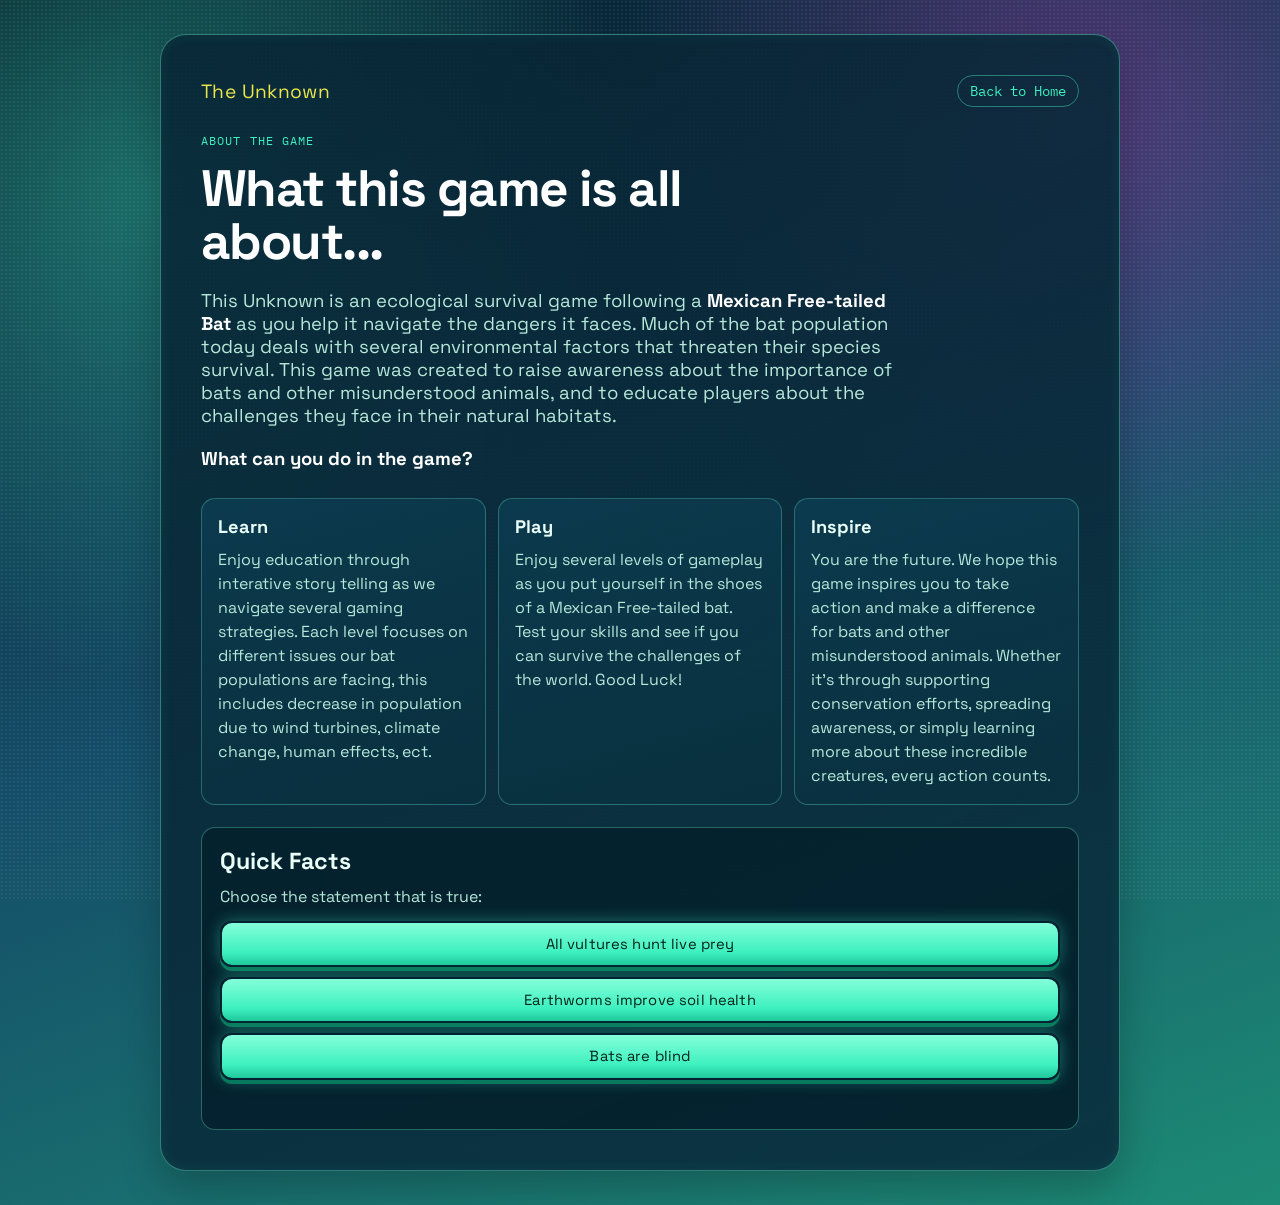
==== Project/Learn more about the game.html @ f9ee63fa "Set changes" ====
<!DOCTYPE html>
<html lang="en">
<head>
	<meta charset="UTF-8" />
	<meta name="viewport" content="width=device-width, initial-scale=1.0" />
	<title>Learn More About the Game</title>
	<link rel="preconnect" href="https://fonts.googleapis.com" />
	<link rel="preconnect" href="https://fonts.gstatic.com" crossorigin />
	<link href="https://fonts.googleapis.com/css2?family=Space+Grotesk:wght@400;500;600;700&family=IBM+Plex+Mono:wght@400;500&display=swap" rel="stylesheet" />
	<link rel="stylesheet" href="Style.css" />
</head>
<body>
	<div class="noise"></div>

	<main class="page education-page learn-page">
		<header class="top-bar education-top-bar">
			<span class="brand education-brand"> The Unknown</span>
            </span>
			<a class="ghost-link" href="index.html">Back to Home</a>
		</header>

		<section class="education-hero learn-hero">
			<p class="eyebrow">About the game</p>
			<h1>What this game is all about...</h1>
			<p class="lead">
				This Unknown is an ecological survival game following a <strong class="bat-highlight">Mexican Free-tailed Bat</strong> as you help it navigate the dangers it faces. Much of the bat population today deals with several environmental factors that threaten their species survival. This game was created to raise awareness about the importance of bats and other misunderstood animals, and to educate players about the challenges they face in their natural habitats.
			</p>
		</section>

    
        <section class="education-hero learn-hero">
    <p class="lead"
            <h2><strong class="bat-highlight" font-size="300">What can you do in the game?</strong> </h2>
        </section>

		<section class="education-grid learn-grid" aria-label="Game features">
			<article class="education-card">
				<h2>Learn</h2>
				<p>
					Enjoy education through interative story telling as we navigate several gaming strategies. Each level focuses on different issues our bat populations are facing, this includes decrease in population due to wind turbines, climate change, human effects, ect.
				</p>
			</article>

			<article class="education-card">
				<h2>Play</h2>
				<p>
					Enjoy several levels of gameplay as you put yourself in the shoes of a Mexican Free-tailed bat. Test your skills and see if you can survive the challenges of the world. Good Luck!
				</p>
			</article>

			<article class="education-card">
				<h2>Inspire</h2>
				<p>
					You are the future. We hope this game inspires you to take action and make a difference for bats and other misunderstood animals. Whether it's through supporting conservation efforts, spreading awareness, or simply learning more about these incredible creatures, every action counts.
				</p>
			</article>
		</section>

		<section class="education-quiz" aria-labelledby="quiz-heading">
			<h2 id="quiz-heading">Quick Facts</h2>
			<p>Choose the statement that is true:</p>
			<div class="quiz-options" role="group" aria-label="Quiz options">
				<button type="button" class="btn btn-secondary quiz-option" data-correct="false">All vultures hunt live prey</button>
				<button type="button" class="btn btn-secondary quiz-option" data-correct="true">Earthworms improve soil health</button>
				<button type="button" class="btn btn-secondary quiz-option" data-correct="false">Bats are blind</button>
			</div>
			<p class="quiz-status" id="quiz-status" aria-live="polite"></p>
		</section>
	</main>

	<script>
		const quizStatus = document.getElementById("quiz-status");
		document.querySelectorAll(".quiz-option").forEach((button) => {
			button.addEventListener("click", () => {
				const isCorrect = button.dataset.correct === "true";
				quizStatus.textContent = isCorrect ? "Correct. Earthworms help keep soil healthy." : "Not quite. Try another choice.";
			});
		});
	</script>
</body>
</html>
---- Project/Style.css ----
:root {
  --bg-1: #041927;
  --bg-2: #144d68;
  --bg-3: #1d8b75;
  --panel: rgba(8, 36, 52, 0.88);
  --panel-soft: rgba(12, 57, 72, 0.8);
  --line: rgba(114, 255, 220, 0.38);
  --ink: #e9fff8;
  --muted: #b6e8d9;
  --primary: #ebe64b;
  --secondary: #3df0bf;
  --danger: #ff6b6b;
  --radius-lg: 26px;
  --radius-md: 16px;
}

* {
  box-sizing: border-box;
}

html,
body {
  margin: 0;
  min-height: 100%;
}

body {
  font-family: "Space Grotesk", "Trebuchet MS", sans-serif;
  color: var(--ink);
  background:
    radial-gradient(circle at 12% 16%, rgba(61, 240, 191, 0.35), transparent 32%),
    radial-gradient(circle at 84% 10%, rgba(186, 56, 186, 0.38), transparent 30%),
    linear-gradient(160deg, var(--bg-1) 0%, var(--bg-2) 48%, var(--bg-3) 100%);
  display: grid;
  place-items: center;
  padding: 34px 16px;
  overflow-x: hidden;
}

.noise {
  position: fixed;
  inset: 0;
  background:
    radial-gradient(circle, rgba(255, 255, 255, 0.2) 1px, transparent 1.2px),
    repeating-linear-gradient(
      to right,
      rgba(114, 255, 220, 0.07) 0,
      rgba(114, 255, 220, 0.07) 1px,
      transparent 1px,
      transparent 30px
    ),
    repeating-linear-gradient(
      to bottom,
      rgba(114, 255, 220, 0.06) 0,
      rgba(114, 255, 220, 0.06) 1px,
      transparent 1px,
      transparent 30px
    );
  background-size: 4px 4px, 100% 100%, 100% 100%;
  opacity: 0.32;
  animation: stars-drift 16s linear infinite;
  pointer-events: none;
}

.page {
  width: min(960px, 100%);
  background: linear-gradient(155deg, var(--panel) 0%, rgba(10, 47, 63, 0.93) 100%);
  border: 2px solid var(--line);
  border-radius: var(--radius-lg);
  box-shadow:
    0 0 0 3px rgba(247, 201, 72, 0.16),
    0 28px 60px rgba(0, 0, 0, 0.35),
    inset 0 0 30px rgba(61, 240, 191, 0.08);
  padding: clamp(20px, 4vw, 40px);
  position: relative;
  overflow: hidden;
  animation: pop-in 680ms cubic-bezier(0.2, 0.8, 0.2, 1) both;
}

.page::before {
  content: "";
  position: absolute;
  inset: 0;
  background: linear-gradient(115deg, transparent 15%, rgba(247, 201, 72, 0.12) 48%, transparent 82%);
  transform: translateX(-120%);
  animation: shine-sweep 8s ease-in-out infinite;
  pointer-events: none;
}

.top-bar {
  display: flex;
  justify-content: space-between;
  align-items: center;
  margin-bottom: 40px;
}

.brand {
  font-family: "Press Start 2P", "IBM Plex Mono", monospace;
  font-size: clamp(0.6rem, 1.6vw, 0.78rem);
  letter-spacing: 0.05em;
  color: var(--primary);
  text-shadow: 0 0 14px rgb(47, 165, 114);
}

.ghost-link {
  color: var(--secondary);
  text-decoration: none;
  font-size: 0.88rem;
  font-family: "IBM Plex Mono", monospace;
  border: 1px solid rgba(61, 240, 191, 0.45);
  border-radius: 999px;
  padding: 6px 12px;
  transition: transform 160ms ease, box-shadow 160ms ease;
}

.ghost-link:hover {
  transform: translateY(-2px);
  box-shadow: 0 0 12px rgba(61, 240, 191, 0.45);
}

.hero {
  max-width: 720px;
}

.cover-image {
  border: 4px solid rgba(235, 230, 75, 0.95);
  border-radius: 14px;
  box-shadow: 0 0 0 2px rgba(2, 33, 48, 0.9), 0 10px 24px rgba(0, 0, 0, 0.3);
}

.eyebrow {
  margin: 0 0 14px;
  font-family: "IBM Plex Mono", monospace;
  font-size: 0.76rem;
  letter-spacing: 0.09em;
  text-transform: uppercase;
  color: var(--secondary);
}

h1 {
  margin: 0;
  line-height: 1.04;
  font-size: clamp(2.2rem, 6vw, 4.1rem);
  letter-spacing: -0.03em;
  max-width: 14ch;
  color: #ffffff;
  text-shadow: 0 6px 0 rgba(0, 0, 0, 0.18);
}

.lead {
  margin: 20px 0 0;
  max-width: 58ch;
  font-size: clamp(1rem, 1.9vw, 1.16rem);
  color: var(--muted);
}

.cta-row {
  margin-top: 32px;
  display: flex;
  flex-wrap: wrap;
  gap: 12px;
}

.carousel {
  margin-top: 28px;
  background: linear-gradient(170deg, rgba(13, 62, 82, 0.95), rgba(10, 48, 62, 0.9));
  border: 1px solid rgba(61, 240, 191, 0.36);
  border-radius: var(--radius-md);
  padding: clamp(14px, 2vw, 20px);
  box-shadow: inset 0 0 0 1px rgba(247, 201, 72, 0.16);
}

.carousel-head h2 {
  margin: 0;
  line-height: 1.1;
  letter-spacing: -0.01em;
  font-size: clamp(1.25rem, 2.6vw, 1.85rem);
  color: #ffffff;
}

.carousel-track-wrap {
  margin-top: 14px;
  border-radius: 14px;
  border: 1px solid rgba(114, 255, 220, 0.35);
  background: rgba(4, 30, 41, 0.82);
  overflow: hidden;
}

.carousel-track {
  position: relative;
  min-height: clamp(220px, 40vw, 360px);
}

.slide {
  position: absolute;
  inset: 0;
  margin: 0;
  opacity: 0;
  transform: scale(1.02);
  transition: opacity 320ms ease, transform 320ms ease;
  pointer-events: none;
}

.slide.is-active {
  opacity: 1;
  transform: scale(1);
  pointer-events: auto;
}

.slide img {
  width: 100%;
  height: 100%;
  object-fit: cover;
  display: block;
  filter: saturate(1.08) contrast(1.03);
}

.slide img.vulture-image {
  height: 84%;
  object-position: center top;
}

.slide figcaption {
  position: absolute;
  left: 10px;
  right: 10px;
  bottom: 10px;
  margin: 0;
  padding: 10px 12px;
  border-radius: 10px;
  border: 1px solid rgba(114, 255, 220, 0.35);
  background: rgba(2, 20, 31, 0.78);
  color: #dffff4;
  font-family: "IBM Plex Mono", monospace;
  font-size: clamp(0.65rem, 1.8vw, 0.78rem);
  letter-spacing: 0.03em;
  text-transform: uppercase;
}

.carousel-controls {
  display: flex;
  align-items: center;
  justify-content: space-between;
  gap: 10px;
  padding: 12px;
}

.carousel-btn {
  min-width: 95px;
}

.carousel-dots {
  display: flex;
  align-items: center;
  justify-content: center;
  gap: 8px;
}

.carousel-dot {
  width: 12px;
  height: 12px;
  border-radius: 999px;
  border: 1px solid rgba(114, 255, 220, 0.6);
  background: rgba(114, 255, 220, 0.2);
  cursor: pointer;
  transition: transform 120ms ease, background 120ms ease, box-shadow 120ms ease;
}

.carousel-dot:hover {
  transform: scale(1.1);
}

.carousel-dot.is-active {
  background: var(--primary);
  border-color: #ffe587;
  box-shadow: 0 0 10px rgba(247, 201, 72, 0.45);
}

.btn {
  display: inline-flex;
  align-items: center;
  justify-content: center;
  border: 2px solid #032130;
  border-radius: 12px;
  padding: 12px 18px;
  font-family: "Press Start 2P", "IBM Plex Mono", monospace;
  font-size: clamp(0.58rem, 1.7vw, 0.7rem);
  line-height: 1.5;
  text-transform: uppercase;
  text-decoration: none;
  cursor: pointer;
  transition: transform 90ms linear, box-shadow 140ms ease, filter 140ms ease;
}

.btn:active {
  transform: translateY(3px);
}

.btn-primary {
  color: #2b2000;
  background: linear-gradient(180deg, #7d3ef3 0%, #a07dd4 65%, #942de9 100%);
  box-shadow: 0 4px 0 #8e6500, 0 0 18px rgba(247, 201, 72, 0.45);
}

.btn-secondary {
  color: #022219;
  background: linear-gradient(180deg, #83ffd9 0%, #3df0bf 70%, #20c89b 100%);
  box-shadow: 0 4px 0 #09795d, 0 0 16px rgba(61, 240, 191, 0.38);
}

.btn:hover {
  transform: translateY(-2px) scale(1.01);
  filter: saturate(1.06);
}

.stats-grid {
  margin-top: 36px;
  display: grid;
  grid-template-columns: repeat(3, minmax(0, 1fr));
  gap: 12px;
}

.stat-card {
  background: linear-gradient(160deg, rgba(13, 62, 82, 0.84), var(--panel-soft));
  border: 1px solid rgba(114, 255, 220, 0.35);
  border-radius: var(--radius-md);
  padding: 16px 14px;
  animation: float-card 3.8s ease-in-out infinite;
}

.stat-card:nth-child(2) {
  animation-delay: 0.22s;
}

.stat-card:nth-child(3) {
  animation-delay: 0.46s;
}

.stat-label {
  margin: 0;
  color: var(--muted);
  font-size: 0.78rem;
  text-transform: uppercase;
  letter-spacing: 0.06em;
  font-family: "IBM Plex Mono", monospace;
}

.stat-value {
  margin: 8px 0 0;
  font-size: clamp(1.25rem, 3vw, 1.75rem);
  font-weight: 700;
  color: #ffffff;
}

.survey {
  margin-top: 28px;
  background: linear-gradient(170deg, rgba(13, 62, 82, 0.95), rgba(10, 48, 62, 0.9));
  border: 1px solid rgba(61, 240, 191, 0.36);
  border-radius: var(--radius-md);
  padding: clamp(16px, 2.2vw, 24px);
  box-shadow: inset 0 0 0 1px rgba(247, 201, 72, 0.2);
}

.survey-head h2 {
  margin: 0;
  line-height: 1.1;
  letter-spacing: -0.01em;
  font-size: clamp(1.3rem, 2.8vw, 1.95rem);
  max-width: 26ch;
  color: #ffffff;
}

.survey-lead {
  margin-top: 12px;
}

.survey-form {
  margin-top: 20px;
  display: grid;
  grid-template-columns: repeat(2, minmax(0, 1fr));
  gap: 12px;
}

.field {
  display: grid;
  gap: 8px;
}

.field span {
  font-family: "IBM Plex Mono", monospace;
  font-size: 0.74rem;
  color: var(--secondary);
  text-transform: uppercase;
  letter-spacing: 0.06em;
}

.field input,
.field select,
.field textarea {
  width: 100%;
  border: 1px solid rgba(114, 255, 220, 0.45);
  border-radius: 10px;
  background: rgba(4, 30, 41, 0.94);
  color: #dffff4;
  font-family: "Space Grotesk", "Trebuchet MS", sans-serif;
  font-size: 0.96rem;
  padding: 11px 12px;
  transition: box-shadow 150ms ease, border-color 150ms ease;
}

.field input::placeholder,
.field textarea::placeholder {
  color: rgba(182, 232, 217, 0.76);
}

.field textarea {
  resize: vertical;
  min-height: 110px;
}

.field input:focus,
.field select:focus,
.field textarea:focus {
  outline: none;
  border-color: var(--primary);
  box-shadow: 0 0 0 2px rgba(247, 201, 72, 0.24), 0 0 14px rgba(247, 201, 72, 0.18);
}

.field-full {
  grid-column: 1 / -1;
}

.survey-actions {
  display: flex;
  flex-wrap: wrap;
  gap: 10px;
  margin-top: 4px;
}

.survey-status {
  margin: 4px 0 0;
  color: var(--primary);
  font-size: 0.93rem;
}

.survey-count {
  margin: 14px 0 0;
  color: var(--muted);
  font-size: 0.92rem;
}

@keyframes pop-in {
  from {
    opacity: 0;
    transform: translateY(14px) scale(0.985);
  }
  to {
    opacity: 1;
    transform: translateY(0) scale(1);
  }
}

@keyframes stars-drift {
  from {
    background-position: 0 0, 0 0, 0 0;
  }
  to {
    background-position: 24px 24px, 0 0, 0 0;
  }
}

@keyframes float-card {
  0%,
  100% {
    transform: translateY(0);
  }
  50% {
    transform: translateY(-6px);
  }
}

@keyframes shine-sweep {
  0%,
  20% {
    transform: translateX(-120%);
  }
  35%,
  65% {
    transform: translateX(120%);
  }
  100% {
    transform: translateX(120%);
  }
}

@media (max-width: 760px) {
  .page {
    border-radius: 20px;
  }

  .top-bar {
    margin-bottom: 26px;
  }

  .stats-grid {
    grid-template-columns: 1fr;
  }

  .survey-form {
    grid-template-columns: 1fr;
  }

  .carousel-controls {
    flex-wrap: wrap;
  }

  .carousel-btn {
    min-width: 0;
    width: calc(50% - 5px);
  }

  .carousel-dots {
    width: 100%;
    order: 3;
  }

  .btn {
    width: 100%;
  }
}

.education-page {
  border-width: 1px;
  box-shadow:
    0 16px 40px rgba(0, 0, 0, 0.24),
    inset 0 0 14px rgba(61, 240, 191, 0.08);
}

.education-page::before {
  opacity: 0.55;
  animation-duration: 12s;
}

.education-top-bar {
  margin-bottom: 26px;
}

.education-brand {
  font-family: "Space Grotesk", "Trebuchet MS", sans-serif;
  font-size: clamp(1rem, 1.9vw, 1.2rem);
  letter-spacing: 0.02em;
  text-shadow: none;
}

.education-hero h1 {
  max-width: 18ch;
  font-size: clamp(2rem, 5vw, 3.2rem);
  text-shadow: none;
}

.learn-page .bat-highlight {
  color: #ffffff;
}

.education-grid {
  margin-top: 28px;
  display: grid;
  grid-template-columns: repeat(3, minmax(0, 1fr));
  gap: 12px;
}

.education-card {
  background: linear-gradient(165deg, rgba(13, 62, 82, 0.82), rgba(10, 48, 62, 0.78));
  border: 1px solid rgba(114, 255, 220, 0.28);
  border-radius: 14px;
  padding: 16px;
  transition: transform 180ms ease, border-color 180ms ease, box-shadow 180ms ease;
}

.education-card h2 {
  margin: 0;
  font-size: 1.14rem;
}

.education-card p {
  margin: 10px 0 0;
  color: var(--muted);
  line-height: 1.5;
}

.education-card:hover {
  transform: translateY(-3px);
  border-color: rgba(235, 230, 75, 0.48);
  box-shadow: 0 10px 24px rgba(0, 0, 0, 0.22);
}

.education-quiz {
  margin-top: 22px;
  padding: 18px;
  background: rgba(4, 30, 41, 0.72);
  border: 1px solid rgba(114, 255, 220, 0.32);
  border-radius: 14px;
}

.education-quiz h2 {
  margin: 0;
  font-size: 1.45rem;
}

.education-quiz p {
  margin: 10px 0 0;
  color: var(--muted);
}

.quiz-options {
  margin-top: 14px;
  display: grid;
  gap: 10px;
}

.education-quiz .btn {
  width: 100%;
  font-family: "Space Grotesk", "Trebuchet MS", sans-serif;
  font-size: 0.92rem;
  line-height: 1.25;
  text-transform: none;
  letter-spacing: 0.01em;
}

.quiz-option.is-right {
  background: linear-gradient(180deg, #83ffd9 0%, #53edc3 75%, #2ecc9e 100%);
  color: #04281f;
}

.quiz-option.is-wrong {
  background: linear-gradient(180deg, #ff9c9c 0%, #ff7d7d 75%, #ff6b6b 100%);
  color: #3f0505;
}

.quiz-status {
  min-height: 1.35em;
  margin-top: 12px;
  color: var(--primary);
}

@media (max-width: 760px) {
  .education-grid {
    grid-template-columns: 1fr;
  }
}
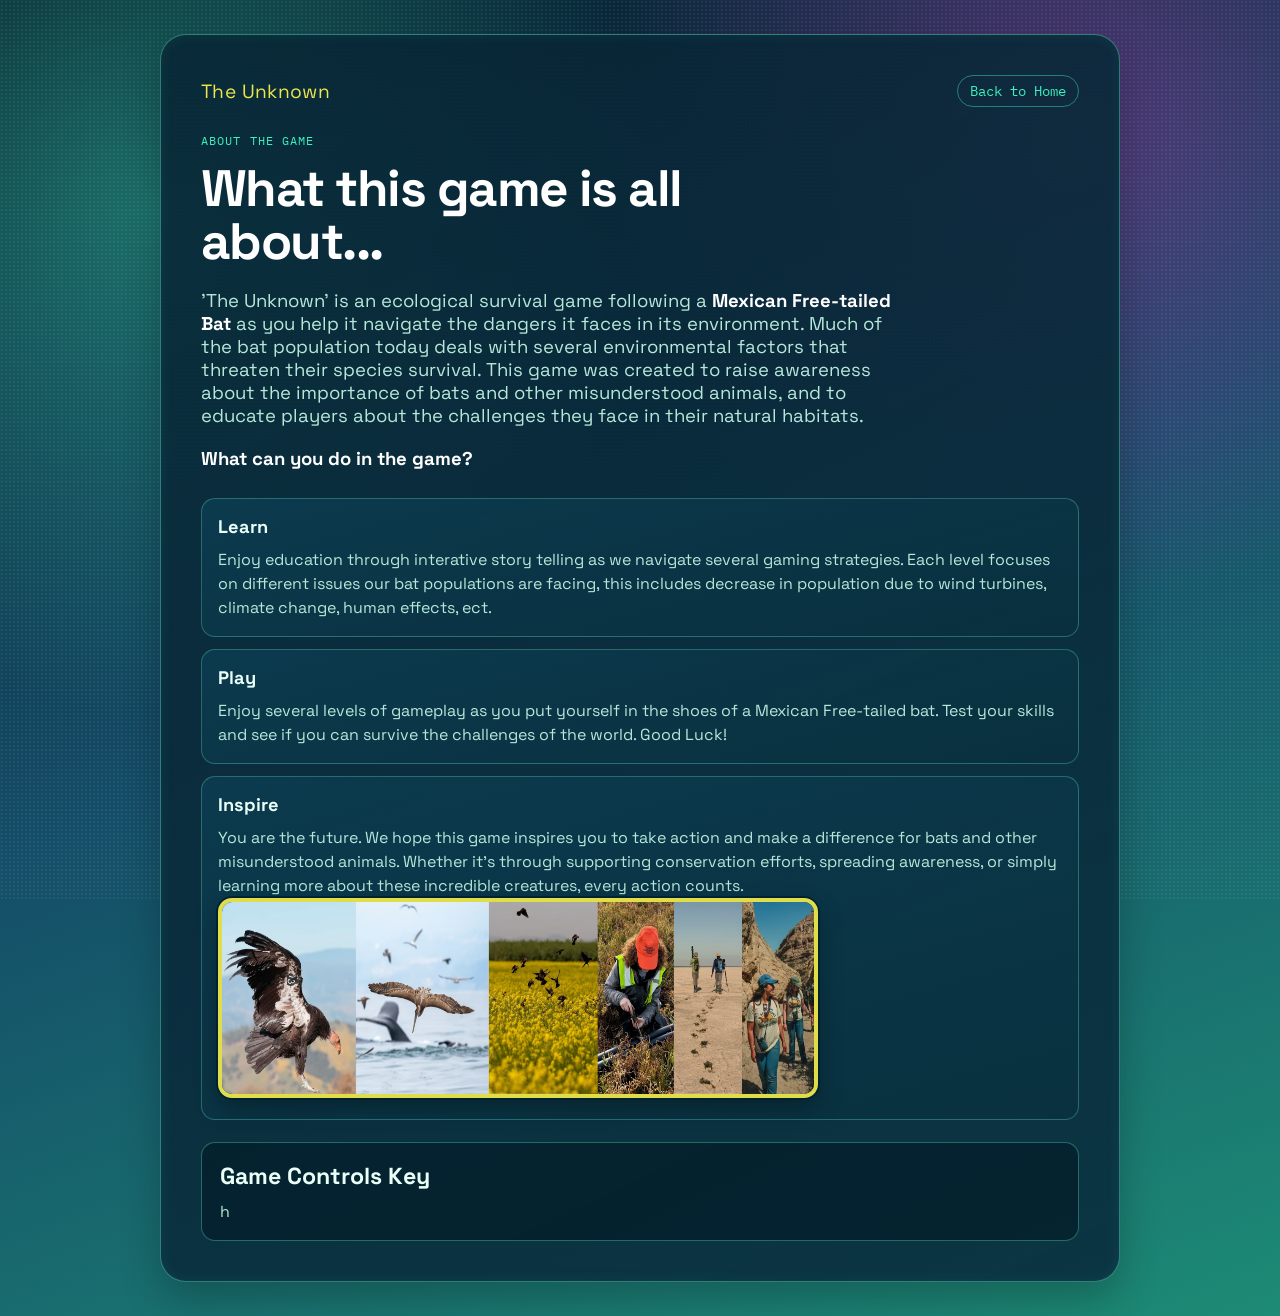
==== commit 75271d7a: "Save changes" ====
--- a/Project/Learn more about the game.html
+++ b/Project/Learn more about the game.html
@@ -23,8 +23,10 @@
 			<p class="eyebrow">About the game</p>
 			<h1>What this game is all about...</h1>
 			<p class="lead">
-				This Unknown is an ecological survival game following a <strong class="bat-highlight">Mexican Free-tailed Bat</strong> as you help it navigate the dangers it faces. Much of the bat population today deals with several environmental factors that threaten their species survival. This game was created to raise awareness about the importance of bats and other misunderstood animals, and to educate players about the challenges they face in their natural habitats.
+				'The Unknown' is an ecological survival game following a <strong class="bat-highlight">Mexican Free-tailed Bat</strong> as you help it navigate the dangers it faces in its environment. Much of the bat population today deals with several environmental factors that threaten their species survival. This game was created to raise awareness about the importance of bats and other misunderstood animals, and to educate players about the challenges they face in their natural habitats.
 			</p>
+            
+        
 		</section>
 
     
@@ -53,18 +55,17 @@
 				<p>
 					You are the future. We hope this game inspires you to take action and make a difference for bats and other misunderstood animals. Whether it's through supporting conservation efforts, spreading awareness, or simply learning more about these incredible creatures, every action counts.
 				</p>
+
+
+                <img class="cover-image" src="Images/Conservation.jpeg" width="600" height="200" alt="Illustration of a person planting a tree, symbolizing conservation efforts to protect wildlife and the environment." />
 			</article>
 		</section>
 
 		<section class="education-quiz" aria-labelledby="quiz-heading">
-			<h2 id="quiz-heading">Quick Facts</h2>
-			<p>Choose the statement that is true:</p>
-			<div class="quiz-options" role="group" aria-label="Quiz options">
-				<button type="button" class="btn btn-secondary quiz-option" data-correct="false">All vultures hunt live prey</button>
-				<button type="button" class="btn btn-secondary quiz-option" data-correct="true">Earthworms improve soil health</button>
-				<button type="button" class="btn btn-secondary quiz-option" data-correct="false">Bats are blind</button>
-			</div>
-			<p class="quiz-status" id="quiz-status" aria-live="polite"></p>
+			<h2 id="quiz-heading">Game Controls Key</h2>
+			<p>h</p>
+			
+		
 		</section>
 	</main>
 
--- a/Project/Style.css
+++ b/Project/Style.css
@@ -569,6 +569,10 @@
   gap: 12px;
 }
 
+.learn-page .learn-grid {
+  grid-template-columns: 1fr;
+}
+
 .education-card {
   background: linear-gradient(165deg, rgba(13, 62, 82, 0.82), rgba(10, 48, 62, 0.78));
   border: 1px solid rgba(114, 255, 220, 0.28);
